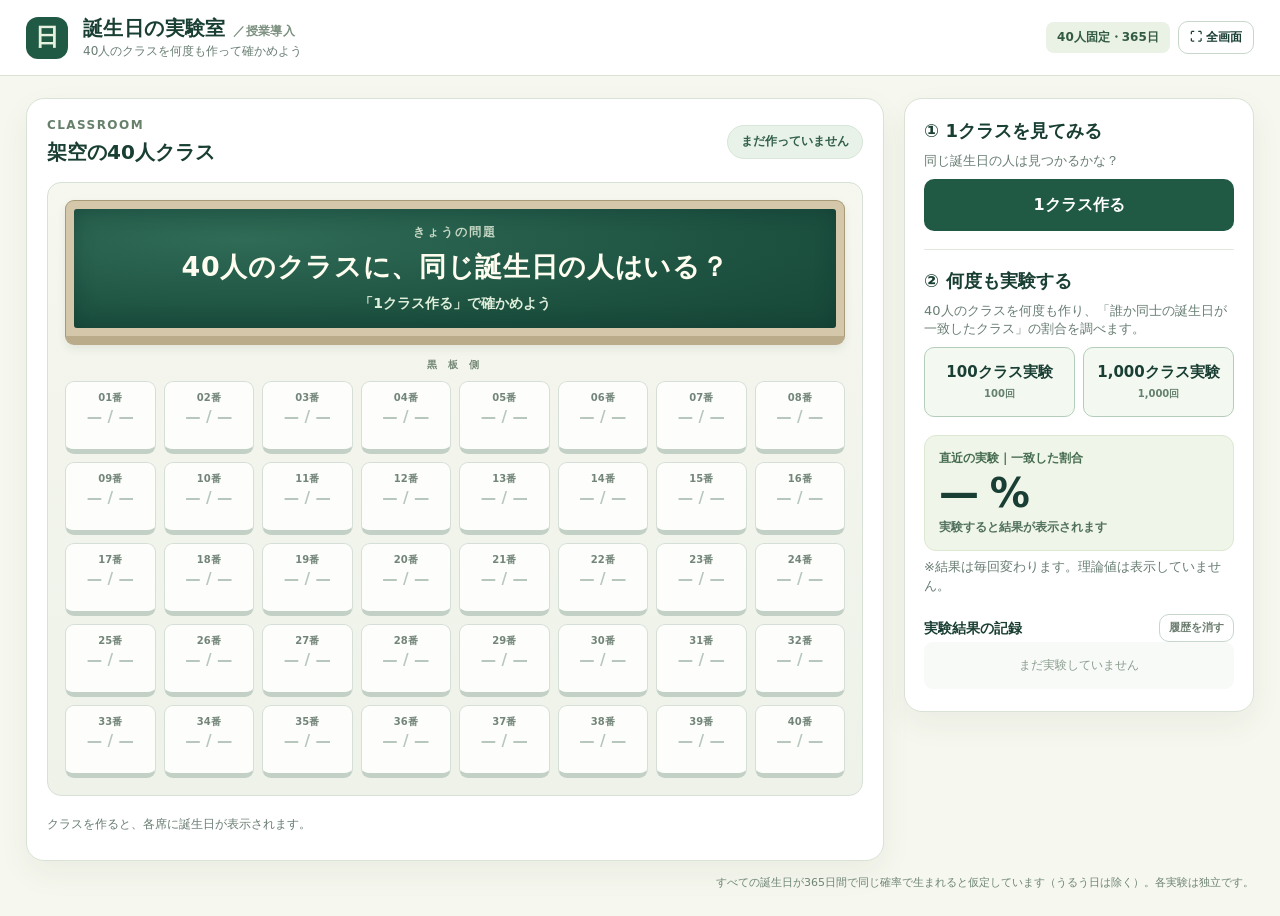
==== birthday-intro/index.html @ fa0c749b "Add teacher's birthday paradox introduction simulator" ====
<!doctype html>
<html lang="ja">
<head>
<meta charset="utf-8">
<meta name="viewport" content="width=device-width,initial-scale=1">
<meta name="theme-color" content="#174b3d">
<title>誕生日の実験室｜授業導入・教師用</title>
<style>
:root{--ink:#193e33;--green:#205a45;--green2:#194b3b;--cream:#f6f7ee;--paper:#fff;--line:#d8e2d5;--muted:#687d72;--soft:#eff4e8;--gold:#f2ce7a;--shadow:0 12px 32px #2143300e}
*{box-sizing:border-box}
html{background:var(--cream)}
body{margin:0;color:var(--ink);background:var(--cream);font-family:"Yu Gothic UI","Hiragino Kaku Gothic ProN",Meiryo,system-ui,sans-serif;line-height:1.45;font-size:15px}
button{font:inherit;cursor:pointer;border:1px solid #c7d7cb;border-radius:10px;padding:12px 14px;background:white;color:var(--ink);font-weight:750;transition:background .15s,transform .15s}
button:hover{background:#e8f3e7;transform:translateY(-1px)}
button:active{transform:translateY(0)}
button:focus-visible{outline:3px solid #eea64a;outline-offset:3px}
button:disabled{opacity:.5;cursor:wait}
header{background:#fff;border-bottom:1px solid var(--line)}
.head{max-width:1520px;margin:auto;padding:15px 26px;display:flex;align-items:center;gap:15px}
.mark{width:42px;height:42px;border-radius:12px;display:grid;place-items:center;color:#e6f2df;background:var(--green);font-size:24px;font-weight:bold}
.brand{min-width:0}.brand h1{font-size:20px;letter-spacing:.02em;margin:0;line-height:1.3}.brand p{font-size:12px;color:var(--muted);margin:2px 0 0}
.head-right{margin-left:auto;display:flex;gap:8px;align-items:center}.tag{padding:7px 11px;border-radius:8px;background:#eaf1e5;color:#325b42;font-size:12px;font-weight:800;white-space:nowrap}
.mini{padding:7px 11px;font-size:12px;font-weight:700}
main{max-width:1520px;margin:auto;padding:22px 26px 25px}
.layout{display:grid;grid-template-columns:minmax(0,1fr) minmax(300px,350px);gap:20px;align-items:start}
.card{border:1px solid var(--line);border-radius:18px;background:var(--paper);box-shadow:var(--shadow)}
.scene{padding:18px 20px 20px}
.section-head{display:flex;align-items:center;justify-content:space-between;gap:10px;margin:0 0 15px;flex-wrap:wrap}
.kicker{margin:0;font-size:12px;letter-spacing:.12em;color:#66806a;font-weight:850}.section-head h2{margin:3px 0 0;font-size:20px}
.counter{background:#e8f2e8;border:1px solid #d7e6d8;border-radius:99px;padding:7px 13px;font-size:12px;font-weight:800;color:#315f4a}
.classroom{border:1px solid #d7e1d8;background:linear-gradient(180deg,#f6f7ef,#eef2e9);padding:17px;border-radius:14px}
.chalkframe{padding:8px;border:1px solid #a79a77;border-bottom:9px solid #baab8a;background:#d5c7a9;border-radius:9px;box-shadow:0 4px 8px #344c2a17}
.board{min-height:105px;display:flex;flex-direction:column;align-items:center;justify-content:center;padding:15px 12px;text-align:center;background:radial-gradient(ellipse at 22% 26%,#2f6b56,#1c503f 65%,#174737);color:#fffdf0;border-radius:3px;box-shadow:inset 0 0 20px #082b2a55}
.board .chalk-top{font-size:12px;font-weight:700;letter-spacing:.16em;color:#c6d7c4;margin:0 0 7px}.board .chalk-main{margin:0;font-size:clamp(17px,2.1vw,29px);font-weight:850;letter-spacing:.025em}.board .chalk-sub{font-size:14px;color:#dfefdb;margin:6px 0 0;min-height:20px;font-weight:650}
.aisle{text-align:center;font-size:10px;color:#718574;letter-spacing:.38em;font-weight:850;margin:13px 0 8px}
.seats{display:grid;grid-template-columns:repeat(8,minmax(0,1fr));gap:8px}
.seat{min-height:73px;background:#fdfefb;border:1px solid #d5dfd7;border-bottom:5px solid #c3d0c5;border-radius:9px;padding:6px 4px;text-align:center;position:relative;display:flex;flex-direction:column;align-items:center;justify-content:center;gap:2px;transition:background .2s,border-color .2s}
.seat .student{color:#73857a;font-size:10px;font-weight:750;letter-spacing:.01em}
.seat .date{font-size:clamp(12px,1.2vw,17px);font-weight:850;font-variant-numeric:tabular-nums;white-space:nowrap;line-height:1.2}
.seat .group{font-size:10px;line-height:1.15;font-weight:800;white-space:nowrap}
.seat.empty .date{color:#b8c7bd;font-weight:600}
.seat.matched{background:var(--match-bg);border-color:var(--match-bd);border-bottom-color:var(--match-bd)}
.seat.matched .group{color:#2a4639}
.class-footer{display:flex;flex-wrap:wrap;align-items:center;gap:8px;margin:14px 0 0;min-height:30px}
.chip{display:inline-flex;gap:5px;align-items:center;padding:6px 10px;border:1px solid #dbe2d7;background:#f9faf5;border-radius:8px;font-size:12px;font-weight:750}
.chip .dot{width:9px;height:9px;border-radius:99px;background:var(--match-bd,#88a797)}
.no-match{font-size:12px;color:var(--muted)}
.controls{padding:19px;display:flex;flex-direction:column;gap:18px}
.controls h2{font-size:18px;margin:0 0 8px}.controls p{margin:0;color:var(--muted);font-size:13px}
.control-group{display:flex;flex-direction:column;gap:8px}
.primary{border:0;background:var(--green);color:white;font-size:16px;padding:14px}
.primary:hover{background:#174837;color:white}
.run-grid{display:grid;grid-template-columns:1fr 1fr;gap:8px}
.run{background:#f3f8f0;border:1px solid #b5cebb;font-size:15px;padding:14px 8px}
.run .small{display:block;color:#66816e;font-size:10px;margin-top:3px;font-weight:600}
.sep{border:0;border-top:1px solid #e2e9df;margin:0}
.metric{background:#eff5e8;border:1px solid #dce8d1;border-radius:12px;padding:14px}
.metric .label{font-weight:750;color:#456c50;font-size:12px}
.metric .number{font-weight:900;font-size:40px;letter-spacing:-.04em;line-height:1.1;margin:4px 0;font-variant-numeric:tabular-nums}
.metric .detail{color:#51715e;font-size:12px;font-weight:700}
.results-note{font-size:11px;color:var(--muted)}
.hist-head{display:flex;align-items:center;justify-content:space-between;gap:10px}.hist-head h3{font-size:14px;margin:0}
.clear{font-size:11px;padding:5px 9px;background:none;color:#6c7d70}
.history{display:flex;flex-direction:column;gap:7px;min-height:50px}
.history-empty{color:#8b9d8f;font-size:12px;padding:15px;background:#f8faf7;border-radius:9px;text-align:center}
.history-item{display:grid;grid-template-columns:70px 1fr 63px;gap:8px;align-items:center;font-size:12px;padding:7px 4px;border-bottom:1px solid #e9eee9}
.history-item strong{text-align:right;font-size:15px;font-variant-numeric:tabular-nums}
.history-item small{display:block;color:#718677;font-size:10px;margin-top:3px}
.bar{height:8px;border-radius:6px;background:#e5ece3;overflow:hidden}
.bar span{height:100%;display:block;background:#4b9976;border-radius:6px}
.foot{font-size:11px;color:#6e8476;margin:14px 0 0;text-align:right}
#liveStatus{position:absolute;width:1px;height:1px;clip:rect(0,0,0,0);overflow:hidden;white-space:nowrap}
@media (min-width:1350px){.seat{min-height:79px}.scene{padding:24px}.classroom{padding:22px}.seats{gap:10px}}
@media (max-width:1000px){.layout{grid-template-columns:minmax(0,1fr) 290px}.seat{min-height:65px}.scene{padding:14px}.classroom{padding:10px}.seats{gap:5px}}
@media (max-width:800px){.layout{display:flex;flex-direction:column}.scene,.controls{width:100%}.controls{display:grid;grid-template-columns:1fr 1fr;gap:14px}.controls>.sep{display:none}.results-panel{grid-column:1/-1}.hist-wrap{grid-column:1/-1}.seats{gap:7px}.seat{min-height:71px}}
@media (max-width:580px){.head{padding:12px 14px}.brand h1{font-size:16px}.brand p{font-size:10px}.mark{width:36px;height:36px}.head-right .tag{display:none}main{padding:12px}.scene{padding:12px}.section-head h2{font-size:18px}.classroom{padding:9px}.seats{grid-template-columns:repeat(5,minmax(0,1fr));gap:5px}.seat{min-height:65px;padding:5px 2px}.seat .date{font-size:14px}.controls{display:flex;padding:15px}.board{min-height:90px}.board .chalk-main{font-size:19px}}
@media print{header,.controls,.foot{display:none}main{padding:0}.layout{display:block}.scene{border:0;box-shadow:none}}
</style>
</head>
<body>
<header><div class="head"><div class="mark" aria-hidden="true">日</div><div class="brand"><h1>誕生日の実験室 <span style="font-size:12px;font-weight:600;color:#7c907f">／授業導入</span></h1><p>40人のクラスを何度も作って確かめよう</p></div><div class="head-right"><span class="tag">40人固定・365日</span><button class="mini" id="fullscreenBtn" type="button">⛶ 全画面</button></div></div></header>
<main>
 <div class="layout">
  <section class="card scene" aria-label="架空の教室">
   <div class="section-head"><div><p class="kicker">CLASSROOM</p><h2>架空の40人クラス</h2></div><span class="counter" id="sampleCount">まだ作っていません</span></div>
   <div class="classroom">
    <div class="chalkframe"><div class="board">
     <p class="chalk-top">きょうの問題</p>
     <p class="chalk-main" id="boardMain">40人のクラスに、同じ誕生日の人はいる？</p>
     <p class="chalk-sub" id="boardSub">「1クラス作る」で確かめよう</p>
    </div></div>
    <div class="aisle">黒 板 側</div>
    <div class="seats" id="seats" aria-label="40人の座席"></div>
   </div>
   <div class="class-footer" id="classFooter"><span class="no-match">クラスを作ると、各席に誕生日が表示されます。</span></div>
  </section>
  <aside class="card controls" aria-label="実験の操作と結果">
   <div class="control-group"><div><h2>① 1クラスを見てみる</h2><p>同じ誕生日の人は見つかるかな？</p></div><button class="primary" type="button" id="createClass">1クラス作る</button></div>
   <hr class="sep">
   <div class="control-group"><div><h2>② 何度も実験する</h2><p>40人のクラスを何度も作り、「誰か同士の誕生日が一致したクラス」の割合を調べます。</p></div><div class="run-grid"><button class="run" type="button" data-run="100">100クラス実験<span class="small">100回</span></button><button class="run" type="button" data-run="1000">1,000クラス実験<span class="small">1,000回</span></button></div></div>
   <div class="results-panel"><div class="metric" id="metric"><div class="label">直近の実験｜一致した割合</div><div class="number" id="lastPercent">— %</div><div class="detail" id="lastDetail">実験すると結果が表示されます</div></div><p class="results-note" style="margin-top:7px">※結果は毎回変わります。理論値は表示していません。</p></div>
   <div class="hist-wrap"><div class="hist-head"><h3>実験結果の記録</h3><button type="button" class="clear" id="resetHistory">履歴を消す</button></div><div class="history" id="history"><div class="history-empty">まだ実験していません</div></div></div>
  </aside>
 </div>
 <p class="foot">すべての誕生日が365日間で同じ確率で生まれると仮定しています（うるう日は除く）。各実験は独立です。</p>
 <div id="liveStatus" role="status" aria-live="polite"></div>
</main>
<script>
(()=>{'use strict';
const $=id=>document.getElementById(id);
const monthLengths=[31,28,31,30,31,30,31,31,30,31,30,31];
const colors=[['#ffe4db','#e9a48e'],['#dff0ff','#88bae2'],['#fff0c8','#e2c36b'],['#e6ddff','#ac99dc'],['#ddf6e8','#89c8a8'],['#ffe1ee','#dca1b9'],['#e3f4bc','#a1bf6d'],['#dff3f5','#8abdc6']];
const seats=$('seats');let classNumber=0;let batchNumber=0;const history=[];
function birthday(){return Math.floor(Math.random()*365)}
function toDate(d){let m=0;while(d>=monthLengths[m]){d-=monthLengths[m++];}return `${m+1}/${d+1}`}
function sameDateExists(days){return new Set(days).size < days.length}
function makeClass(){return Array.from({length:40},birthday)}
function groupsFor(days){const map=new Map();days.forEach((d,i)=>{if(!map.has(d))map.set(d,[]);map.get(d).push(i)});return [...map.entries()].filter(x=>x[1].length>=2).sort((a,b)=>a[0]-b[0])}
function seatEl(index,day,match){const el=document.createElement('div');el.className='seat'+(day===null?' empty':'')+(match?' matched':'');if(match){el.style.setProperty('--match-bg',match.color[0]);el.style.setProperty('--match-bd',match.color[1])}const num=document.createElement('span');num.className='student';num.textContent=`${String(index+1).padStart(2,'0')}番`;const date=document.createElement('strong');date.className='date';date.textContent=day===null?'— / —':toDate(day);const group=document.createElement('span');group.className='group';group.textContent=match?`同じ誕生日 ${match.name}`:'\u00a0';el.append(num,date,group);return el}
function showSeats(days){const matches=new Map();const groups=days?groupsFor(days):[];groups.forEach(([day,indices],i)=>{const match={name:`G${i+1}`,color:colors[i%colors.length]};indices.forEach(index=>matches.set(index,match))});const frag=document.createDocumentFragment();for(let i=0;i<40;i++)frag.appendChild(seatEl(i,days?days[i]:null,matches.get(i)));seats.replaceChildren(frag);return groups}
function setFooter(groups){const foot=$('classFooter');foot.replaceChildren();if(!groups.length){const span=document.createElement('span');span.className='no-match';span.textContent='このクラスには同じ誕生日の人がいませんでした。';foot.append(span);return}groups.forEach(([day,indices],i)=>{const pill=document.createElement('span');pill.className='chip';const dot=document.createElement('span');dot.className='dot';dot.style.setProperty('--match-bd',colors[i%colors.length][1]);pill.append(dot,document.createTextNode(`G${i+1}：${toDate(day)}（${indices.length}人）`));foot.append(pill)})}
function showClass(){classNumber++;const groups=showSeats(makeClass());$('sampleCount').textContent=`${classNumber}クラス目`;const found=groups.length>0;$('boardSub').textContent=found?`このクラス：同じ誕生日のグループが${groups.length}組！`:'このクラス：同じ誕生日の人はいなかった';setFooter(groups);$('liveStatus').textContent=`${classNumber}クラス目：${found?'一致あり':'一致なし'}`}
function showHistory(){const root=$('history');root.replaceChildren();if(history.length===0){const e=document.createElement('div');e.className='history-empty';e.textContent='まだ実験していません';root.append(e);return}for(const h of history){const row=document.createElement('div');row.className='history-item';const label=document.createElement('span');label.textContent=`${h.total.toLocaleString('ja-JP')}クラス`;const center=document.createElement('div');const bar=document.createElement('div');bar.className='bar';const fill=document.createElement('span');fill.style.width=`${h.pct}%`;bar.append(fill);const small=document.createElement('small');small.textContent=`${h.matched.toLocaleString('ja-JP')} / ${h.total.toLocaleString('ja-JP')} クラスで一致`;center.append(bar,small);const value=document.createElement('strong');value.textContent=`${h.pct.toFixed(1)}%`;row.append(label,center,value);root.append(row)}}
function runBatch(n){let matched=0;for(let i=0;i<n;i++){if(sameDateExists(makeClass()))matched++}batchNumber++;const pct=matched/n*100;history.unshift({total:n,matched,pct});if(history.length>8)history.length=8;$('lastPercent').textContent=`${pct.toFixed(1)}%`;$('lastDetail').textContent=`${n.toLocaleString('ja-JP')}クラス中、${matched.toLocaleString('ja-JP')}クラスで一致`;showHistory();$('liveStatus').textContent=`${n}クラスの実験が終わりました。一致した割合は${pct.toFixed(1)}パーセントです。`}
$('createClass').addEventListener('click',showClass);
document.querySelectorAll('[data-run]').forEach(button=>button.addEventListener('click',()=>runBatch(Number(button.dataset.run))));
$('resetHistory').addEventListener('click',()=>{history.length=0;$('lastPercent').textContent='— %';$('lastDetail').textContent='実験すると結果が表示されます';showHistory();$('liveStatus').textContent='実験履歴を消しました';});
$('fullscreenBtn').addEventListener('click',async()=>{try{if(document.fullscreenElement){await document.exitFullscreen();return}if(document.documentElement.requestFullscreen)await document.documentElement.requestFullscreen();}catch(e){$('liveStatus').textContent='このブラウザでは全画面表示できません';}});
showSeats(null);
})();
</script>
</body>
</html>
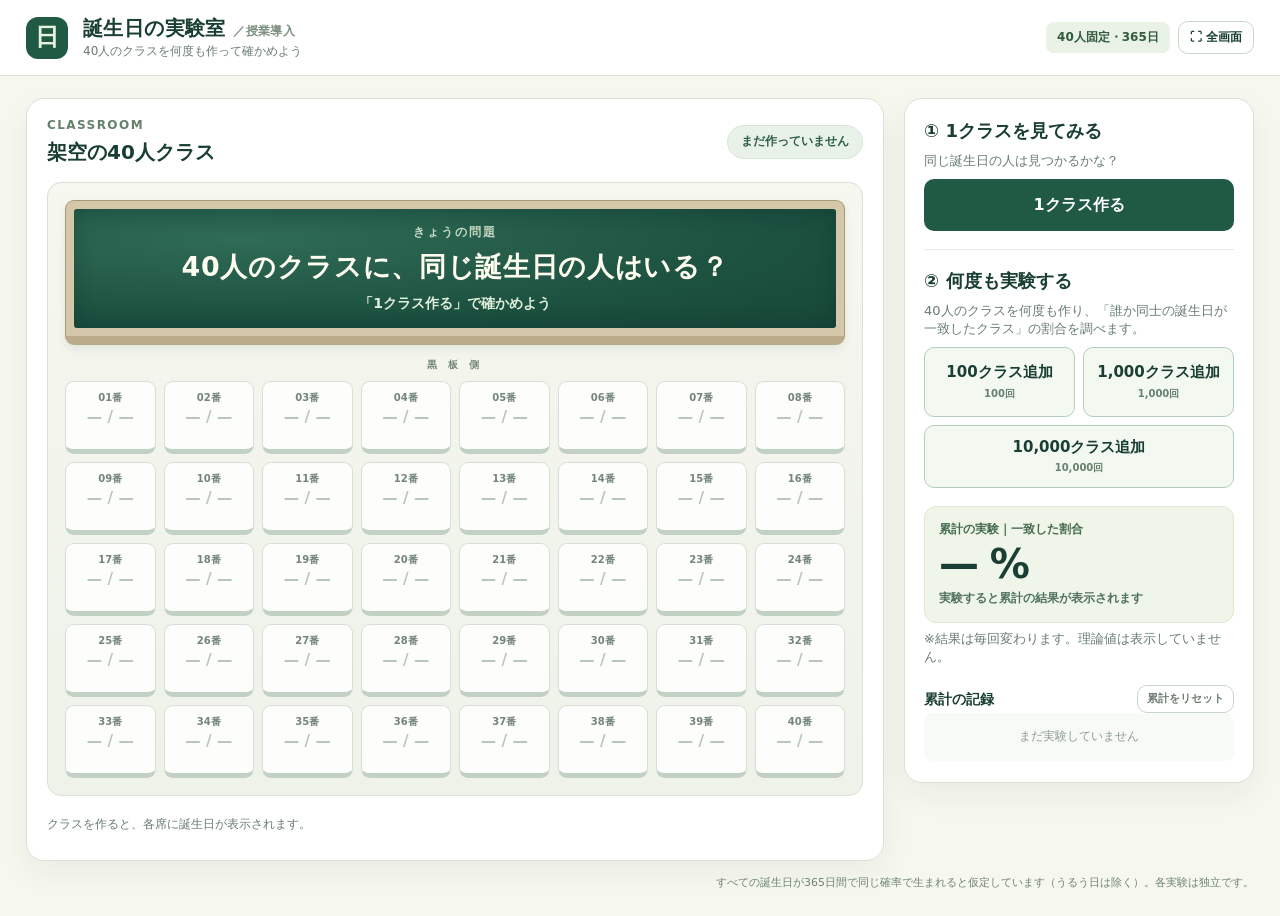
==== commit d0ae5539: "Add 10k simulations and cumulative classroom statistics" ====
--- a/birthday-intro/index.html
+++ b/birthday-intro/index.html
@@ -53,6 +53,7 @@
 .run-grid{display:grid;grid-template-columns:1fr 1fr;gap:8px}
 .run{background:#f3f8f0;border:1px solid #b5cebb;font-size:15px;padding:14px 8px}
 .run .small{display:block;color:#66816e;font-size:10px;margin-top:3px;font-weight:600}
+.run.wide{grid-column:1/-1;padding:11px 8px}
 .sep{border:0;border-top:1px solid #e2e9df;margin:0}
 .metric{background:#eff5e8;border:1px solid #dce8d1;border-radius:12px;padding:14px}
 .metric .label{font-weight:750;color:#456c50;font-size:12px}
@@ -97,9 +98,9 @@
   <aside class="card controls" aria-label="実験の操作と結果">
    <div class="control-group"><div><h2>① 1クラスを見てみる</h2><p>同じ誕生日の人は見つかるかな？</p></div><button class="primary" type="button" id="createClass">1クラス作る</button></div>
    <hr class="sep">
-   <div class="control-group"><div><h2>② 何度も実験する</h2><p>40人のクラスを何度も作り、「誰か同士の誕生日が一致したクラス」の割合を調べます。</p></div><div class="run-grid"><button class="run" type="button" data-run="100">100クラス実験<span class="small">100回</span></button><button class="run" type="button" data-run="1000">1,000クラス実験<span class="small">1,000回</span></button></div></div>
-   <div class="results-panel"><div class="metric" id="metric"><div class="label">直近の実験｜一致した割合</div><div class="number" id="lastPercent">— %</div><div class="detail" id="lastDetail">実験すると結果が表示されます</div></div><p class="results-note" style="margin-top:7px">※結果は毎回変わります。理論値は表示していません。</p></div>
-   <div class="hist-wrap"><div class="hist-head"><h3>実験結果の記録</h3><button type="button" class="clear" id="resetHistory">履歴を消す</button></div><div class="history" id="history"><div class="history-empty">まだ実験していません</div></div></div>
+   <div class="control-group"><div><h2>② 何度も実験する</h2><p>40人のクラスを何度も作り、「誰か同士の誕生日が一致したクラス」の割合を調べます。</p></div><div class="run-grid"><button class="run" type="button" data-run="100">100クラス追加<span class="small">100回</span></button><button class="run" type="button" data-run="1000">1,000クラス追加<span class="small">1,000回</span></button><button class="run wide" type="button" data-run="10000">10,000クラス追加<span class="small">10,000回</span></button></div></div>
+   <div class="results-panel"><div class="metric" id="metric"><div class="label">累計の実験｜一致した割合</div><div class="number" id="lastPercent">— %</div><div class="detail" id="lastDetail">実験すると累計の結果が表示されます</div></div><p class="results-note" style="margin-top:7px">※結果は毎回変わります。理論値は表示していません。</p></div>
+   <div class="hist-wrap"><div class="hist-head"><h3>累計の記録</h3><button type="button" class="clear" id="resetHistory">累計をリセット</button></div><div class="history" id="history"><div class="history-empty">まだ実験していません</div></div></div>
   </aside>
  </div>
  <p class="foot">すべての誕生日が365日間で同じ確率で生まれると仮定しています（うるう日は除く）。各実験は独立です。</p>
@@ -110,7 +111,7 @@
 const $=id=>document.getElementById(id);
 const monthLengths=[31,28,31,30,31,30,31,31,30,31,30,31];
 const colors=[['#ffe4db','#e9a48e'],['#dff0ff','#88bae2'],['#fff0c8','#e2c36b'],['#e6ddff','#ac99dc'],['#ddf6e8','#89c8a8'],['#ffe1ee','#dca1b9'],['#e3f4bc','#a1bf6d'],['#dff3f5','#8abdc6']];
-const seats=$('seats');let classNumber=0;let batchNumber=0;const history=[];
+const seats=$('seats');let classNumber=0;let totalClasses=0;let totalMatched=0;const history=[];
 function birthday(){return Math.floor(Math.random()*365)}
 function toDate(d){let m=0;while(d>=monthLengths[m]){d-=monthLengths[m++];}return `${m+1}/${d+1}`}
 function sameDateExists(days){return new Set(days).size < days.length}
@@ -119,12 +120,13 @@
 function seatEl(index,day,match){const el=document.createElement('div');el.className='seat'+(day===null?' empty':'')+(match?' matched':'');if(match){el.style.setProperty('--match-bg',match.color[0]);el.style.setProperty('--match-bd',match.color[1])}const num=document.createElement('span');num.className='student';num.textContent=`${String(index+1).padStart(2,'0')}番`;const date=document.createElement('strong');date.className='date';date.textContent=day===null?'— / —':toDate(day);const group=document.createElement('span');group.className='group';group.textContent=match?`同じ誕生日 ${match.name}`:'\u00a0';el.append(num,date,group);return el}
 function showSeats(days){const matches=new Map();const groups=days?groupsFor(days):[];groups.forEach(([day,indices],i)=>{const match={name:`G${i+1}`,color:colors[i%colors.length]};indices.forEach(index=>matches.set(index,match))});const frag=document.createDocumentFragment();for(let i=0;i<40;i++)frag.appendChild(seatEl(i,days?days[i]:null,matches.get(i)));seats.replaceChildren(frag);return groups}
 function setFooter(groups){const foot=$('classFooter');foot.replaceChildren();if(!groups.length){const span=document.createElement('span');span.className='no-match';span.textContent='このクラスには同じ誕生日の人がいませんでした。';foot.append(span);return}groups.forEach(([day,indices],i)=>{const pill=document.createElement('span');pill.className='chip';const dot=document.createElement('span');dot.className='dot';dot.style.setProperty('--match-bd',colors[i%colors.length][1]);pill.append(dot,document.createTextNode(`G${i+1}：${toDate(day)}（${indices.length}人）`));foot.append(pill)})}
-function showClass(){classNumber++;const groups=showSeats(makeClass());$('sampleCount').textContent=`${classNumber}クラス目`;const found=groups.length>0;$('boardSub').textContent=found?`このクラス：同じ誕生日のグループが${groups.length}組！`:'このクラス：同じ誕生日の人はいなかった';setFooter(groups);$('liveStatus').textContent=`${classNumber}クラス目：${found?'一致あり':'一致なし'}`}
-function showHistory(){const root=$('history');root.replaceChildren();if(history.length===0){const e=document.createElement('div');e.className='history-empty';e.textContent='まだ実験していません';root.append(e);return}for(const h of history){const row=document.createElement('div');row.className='history-item';const label=document.createElement('span');label.textContent=`${h.total.toLocaleString('ja-JP')}クラス`;const center=document.createElement('div');const bar=document.createElement('div');bar.className='bar';const fill=document.createElement('span');fill.style.width=`${h.pct}%`;bar.append(fill);const small=document.createElement('small');small.textContent=`${h.matched.toLocaleString('ja-JP')} / ${h.total.toLocaleString('ja-JP')} クラスで一致`;center.append(bar,small);const value=document.createElement('strong');value.textContent=`${h.pct.toFixed(1)}%`;row.append(label,center,value);root.append(row)}}
-function runBatch(n){let matched=0;for(let i=0;i<n;i++){if(sameDateExists(makeClass()))matched++}batchNumber++;const pct=matched/n*100;history.unshift({total:n,matched,pct});if(history.length>8)history.length=8;$('lastPercent').textContent=`${pct.toFixed(1)}%`;$('lastDetail').textContent=`${n.toLocaleString('ja-JP')}クラス中、${matched.toLocaleString('ja-JP')}クラスで一致`;showHistory();$('liveStatus').textContent=`${n}クラスの実験が終わりました。一致した割合は${pct.toFixed(1)}パーセントです。`}
+function showClass(){classNumber++;const groups=showSeats(makeClass());$('sampleCount').textContent=`目で確認したクラス：${classNumber}回目`;const found=groups.length>0;$('boardSub').textContent=found?`このクラス：同じ誕生日のグループが${groups.length}組！`:'このクラス：同じ誕生日の人はいなかった';setFooter(groups);recordRun(1,found?1:0);$('liveStatus').textContent=`${classNumber}回目のクラス：${found?'一致あり':'一致なし'}。累計${totalClasses}クラス中${totalMatched}クラスで一致。`}
+function showHistory(){const root=$('history');root.replaceChildren();if(history.length===0){const e=document.createElement('div');e.className='history-empty';e.textContent='まだ実験していません';root.append(e);return}for(const h of history){const row=document.createElement('div');row.className='history-item';const label=document.createElement('span');label.textContent=`＋${h.added.toLocaleString('ja-JP')}回`;const center=document.createElement('div');const bar=document.createElement('div');bar.className='bar';const fill=document.createElement('span');fill.style.width=`${h.pct}%`;bar.append(fill);const small=document.createElement('small');small.textContent=`累計 ${h.matched.toLocaleString('ja-JP')} / ${h.total.toLocaleString('ja-JP')} クラスで一致`;center.append(bar,small);const value=document.createElement('strong');value.textContent=`${h.pct.toFixed(1)}%`;row.append(label,center,value);root.append(row)}}
+function recordRun(added,matched){totalClasses+=added;totalMatched+=matched;const pct=totalMatched/totalClasses*100;history.unshift({added,total:totalClasses,matched:totalMatched,pct});if(history.length>8)history.length=8;$('lastPercent').textContent=`${pct.toFixed(1)}%`;$('lastDetail').textContent=`累計 ${totalClasses.toLocaleString('ja-JP')}クラス作成 ／ ${totalMatched.toLocaleString('ja-JP')}クラスで一致`;showHistory()}
+function runBatch(n){let matched=0;for(let i=0;i<n;i++){if(sameDateExists(makeClass()))matched++}recordRun(n,matched);$('liveStatus').textContent=`${n.toLocaleString('ja-JP')}クラスを追加しました。累計${totalClasses.toLocaleString('ja-JP')}クラス中${totalMatched.toLocaleString('ja-JP')}クラスで一致。割合は${(totalMatched/totalClasses*100).toFixed(1)}パーセントです。`}
 $('createClass').addEventListener('click',showClass);
 document.querySelectorAll('[data-run]').forEach(button=>button.addEventListener('click',()=>runBatch(Number(button.dataset.run))));
-$('resetHistory').addEventListener('click',()=>{history.length=0;$('lastPercent').textContent='— %';$('lastDetail').textContent='実験すると結果が表示されます';showHistory();$('liveStatus').textContent='実験履歴を消しました';});
+$('resetHistory').addEventListener('click',()=>{history.length=0;totalClasses=0;totalMatched=0;classNumber=0;$('lastPercent').textContent='— %';$('lastDetail').textContent='実験すると累計の結果が表示されます';$('sampleCount').textContent='まだ作っていません';$('boardSub').textContent='「1クラス作る」で確かめよう';showSeats(null);$('classFooter').textContent='クラスを作ると、各席に誕生日が表示されます。';showHistory();$('liveStatus').textContent='実験の累計をリセットしました';});
 $('fullscreenBtn').addEventListener('click',async()=>{try{if(document.fullscreenElement){await document.exitFullscreen();return}if(document.documentElement.requestFullscreen)await document.documentElement.requestFullscreen();}catch(e){$('liveStatus').textContent='このブラウザでは全画面表示できません';}});
 showSeats(null);
 })();
